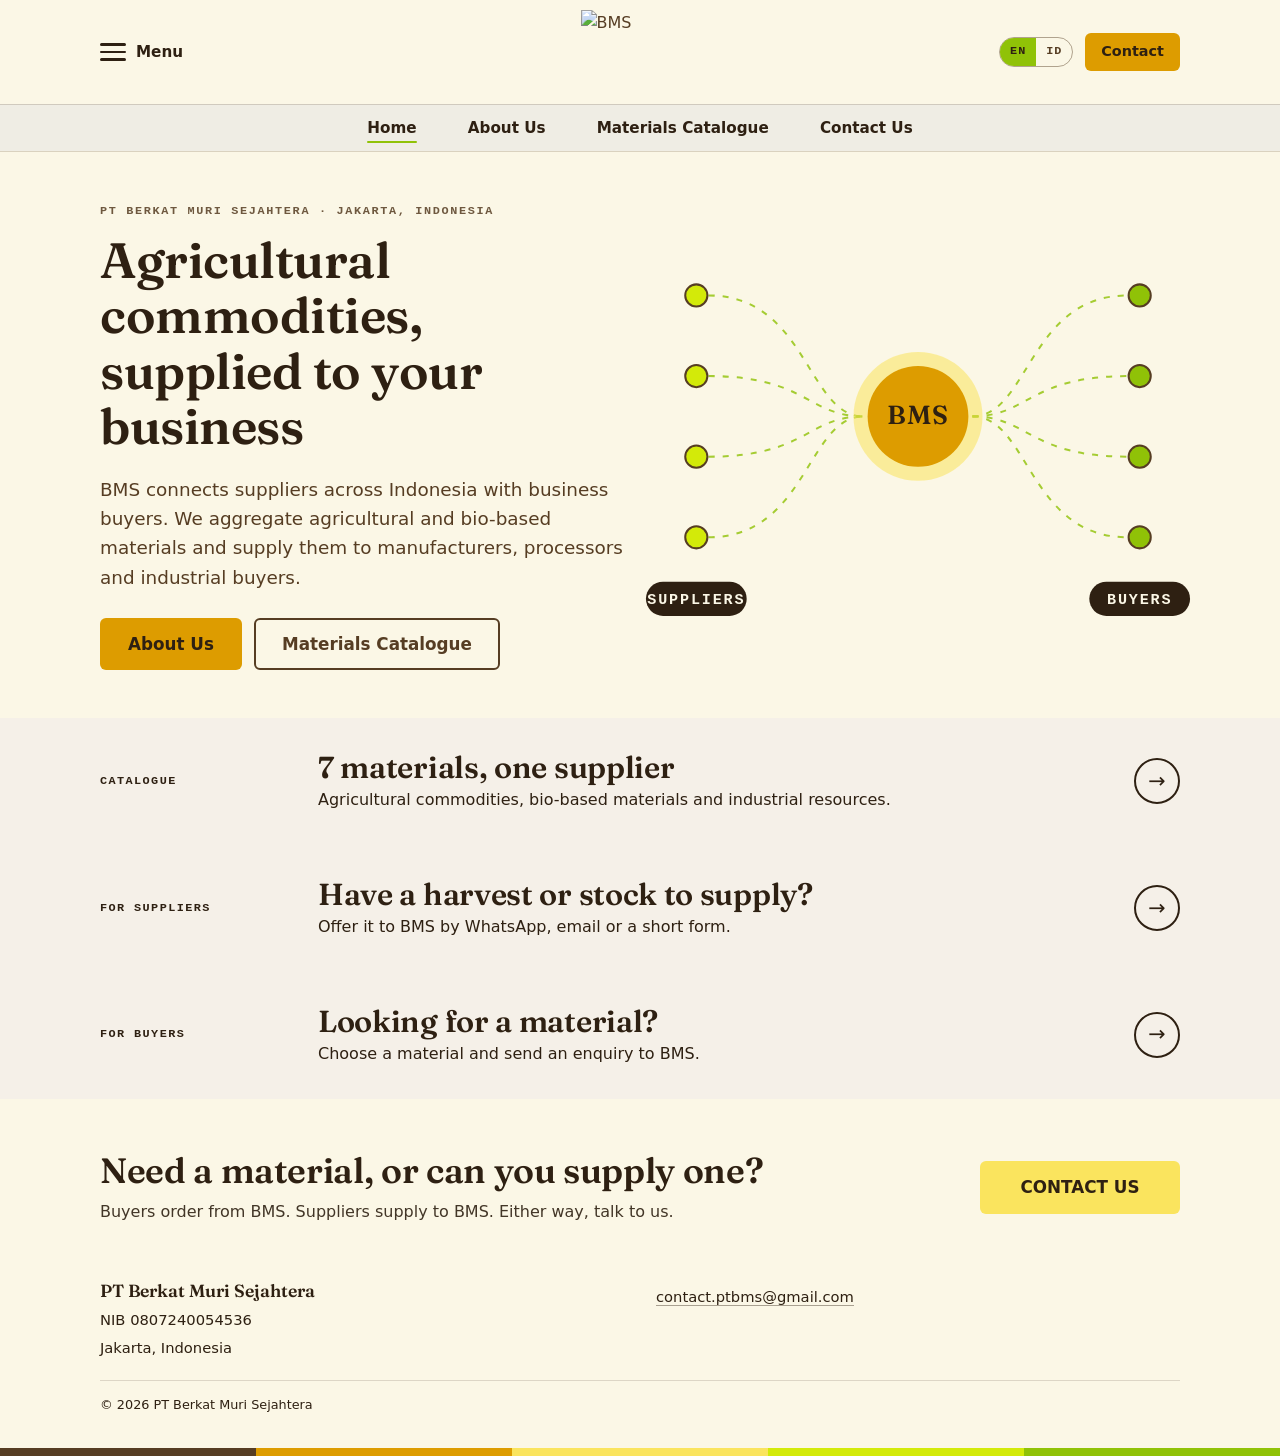
==== index.html @ d59aa6de "Add files via upload" ====
<!doctype html>
<html lang="en" class="no-js">
<head>
  <meta charset="utf-8">
  <meta name="viewport" content="width=device-width, initial-scale=1">
  <title>PT Berkat Muri Sejahtera (BMS) | Agricultural Commodities, Supplied to Your Business</title>
  <meta name="description" content="Jakarta-based Indonesian trading company. We aggregate agricultural commodities, bio-based and industrial materials from suppliers and sell them to business buyers.">
  <meta name="theme-color" content="#90C207">
  <link rel="alternate" hreflang="en" href="index.html">
  <link rel="alternate" hreflang="id" href="id/index.html">
  <meta property="og:type" content="website">
  <meta property="og:site_name" content="PT Berkat Muri Sejahtera">
  <meta property="og:title" content="PT Berkat Muri Sejahtera (BMS) | Agricultural Commodities, Supplied to Your Business">
  <meta property="og:description" content="Jakarta-based Indonesian trading company. We aggregate agricultural commodities, bio-based and industrial materials from suppliers and sell them to business buyers.">
  <meta property="og:locale" content="en_US">
  <link rel="icon" href="assets/img/favicon.svg" type="image/svg+xml">
  <link rel="preload" href="assets/fonts/fraunces-600.woff2" as="font" type="font/woff2" crossorigin>
  <link rel="stylesheet" href="assets/css/main.css?v=6c4453d9">
  <script>document.documentElement.className='js'</script>
<script type="application/ld+json">{"@context":"https://schema.org","@type":"Organization","name":"PT Berkat Muri Sejahtera","alternateName":"BMS","foundingDate":"2025","address":{"@type":"PostalAddress","addressLocality":"Jakarta","addressCountry":"ID"},"identifier":"NIB 0807240054536"}</script>
</head>
<body>
  <a class="skip" href="#main">Skip to content</a>

  <header class="hdr">
    <div class="wrap bar">
      <button class="menu-btn" type="button" aria-expanded="false" aria-controls="menu">
        <span class="bars" aria-hidden="true"><i></i><i></i><i></i></span>
        <span>Menu</span>
      </button>
      <a class="brand" href="index.html" aria-label="PT Berkat Muri Sejahtera">
        <img src="assets/img/LogoBMS.png?v=c03d8e00" alt="BMS" width="119" height="84">
      </a>
      <div class="hdr-r">
        <div class="lang" role="group" aria-label="Language">
          <a href="index.html" hreflang="en" lang="en" aria-current="true">EN</a>
          <a href="id/index.html" hreflang="id" lang="id">ID</a>
        </div>
        <a class="btn btn-gold btn-sm hdr-cta" href="contact.html">Contact</a>
      </div>
    </div>
    <nav class="subnav" aria-label="Primary">
      <ul class="wrap">
        <li><a href="index.html" aria-current="page">Home</a></li>
        <li><a href="about.html">About Us</a></li>
        <li><a href="catalogue.html">Materials Catalogue</a></li>
        <li><a href="contact.html">Contact Us</a></li>
      </ul>
    </nav>

    <div class="scrim" data-menu-close></div>
    <div class="menu" id="menu" role="dialog" aria-modal="true" aria-label="Menu">
      <div class="menu-top">
        <button class="menu-btn menu-close" type="button" data-menu-close>
          <span class="x" aria-hidden="true"></span>
          <span>Close</span>
        </button>
      </div>
      <nav aria-label="Primary">
        <ul class="menu-links">
          <li><a href="index.html" aria-current="page">Home</a></li>
          <li><a href="about.html">About Us</a></li>
          <li><a href="catalogue.html">Materials Catalogue</a></li>
          <li><a href="contact.html">Contact Us</a></li>
        </ul>
      </nav>
      <div class="menu-foot">
        <a class="btn btn-gold" href="https://wa.me/6281289090842" target="_blank" rel="noopener">Chat on WhatsApp</a>
      </div>
    </div>
  </header>

  <main id="main">
<section class="hero" aria-labelledby="h1">
  <div class="wrap hero-grid">
    <div>
      <p class="eyebrow">PT Berkat Muri Sejahtera &middot; Jakarta, Indonesia</p>
      <h1 id="h1">Agricultural commodities, supplied to your business</h1>
      <p class="lead">BMS connects suppliers across Indonesia with business buyers. We aggregate agricultural and bio-based materials and supply them to manufacturers, processors and industrial buyers.</p>
      <div class="actions">
        <a class="btn btn-gold btn-lg" href="about.html">About Us</a>
        <a class="btn btn-line btn-lg" href="catalogue.html">Materials Catalogue</a>
      </div>
    </div>
    <svg class="net" viewBox="0 0 520 400" role="img" aria-label="Suppliers to BMS to buyers">
      <g><path class="ln" d="M52 60 C150 60 150 180 206 180"/><path class="ln" d="M314 180 C370 180 370 60 468 60"/><path class="ln" d="M52 140 C150 140 150 180 206 180"/><path class="ln" d="M314 180 C370 180 370 140 468 140"/><path class="ln" d="M52 220 C150 220 150 180 206 180"/><path class="ln" d="M314 180 C370 180 370 220 468 220"/><path class="ln" d="M52 300 C150 300 150 180 206 180"/><path class="ln" d="M314 180 C370 180 370 300 468 300"/></g>
      <circle class="src" cx="40" cy="60" r="11"/><circle class="src" cx="40" cy="140" r="11"/><circle class="src" cx="40" cy="220" r="11"/><circle class="src" cx="40" cy="300" r="11"/><circle class="dst" cx="480" cy="60" r="11"/><circle class="dst" cx="480" cy="140" r="11"/><circle class="dst" cx="480" cy="220" r="11"/><circle class="dst" cx="480" cy="300" r="11"/>
      <circle class="halo" cx="260" cy="180" r="64"/>
      <circle class="core" cx="260" cy="180" r="50"/>
      <text class="core-t" x="260" y="188" text-anchor="middle">BMS</text>
      <rect class="pill" x="-10" y="344" width="100" height="34" rx="17"/>
      <text class="lbl" x="40" y="366" text-anchor="middle">Suppliers</text>
      <rect class="pill" x="430" y="344" width="100" height="34" rx="17"/>
      <text class="lbl" x="480" y="366" text-anchor="middle">Buyers</text>
    </svg>
  </div>
</section>

<div class="ribbons">
  <a class="ribbon r-maize" href="catalogue.html">
  <div class="wrap ribbon-in">
    <span class="ribbon-tag">Catalogue</span>
    <div><h2>7 materials, one supplier</h2><p>Agricultural commodities, bio-based materials and industrial resources.</p></div>
    <span class="ribbon-go" aria-hidden="true">&rarr;</span>
  </div>
</a>

  <a class="ribbon r-gold" href="become-a-supplier.html">
  <div class="wrap ribbon-in">
    <span class="ribbon-tag">For suppliers</span>
    <div><h2>Have a harvest or stock to supply?</h2><p>Offer it to BMS by WhatsApp, email or a short form.</p></div>
    <span class="ribbon-go" aria-hidden="true">&rarr;</span>
  </div>
</a>

  <a class="ribbon r-moss" href="for-buyers.html">
  <div class="wrap ribbon-in">
    <span class="ribbon-tag">For buyers</span>
    <div><h2>Looking for a material?</h2><p>Choose a material and send an enquiry to BMS.</p></div>
    <span class="ribbon-go" aria-hidden="true">&rarr;</span>
  </div>
</a>

</div>

<section class="cta on-dark" aria-labelledby="cta-h">
  <div class="wrap cta-in">
    <div>
      <h2 id="cta-h">Need a material, or can you supply one?</h2>
      <p>Buyers order from BMS. Suppliers supply to BMS. Either way, talk to us.</p>
    </div>
    <a class="btn btn-maize btn-lg" href="contact.html">CONTACT US</a>

  </div>
</section>

  </main>

  <footer class="ftr">
    <div class="wrap ftr-grid">
      <div>
        <strong class="ftr-name">PT Berkat Muri Sejahtera</strong>
        <p>NIB 0807240054536</p>
        <p>Jakarta, Indonesia</p>
      </div>
      <ul class="ftr-contacts">
<li><a href="mailto:contact.ptbms@gmail.com">contact.ptbms@gmail.com</a></li>      </ul>
      <p class="ftr-copy">&copy; 2026 PT Berkat Muri Sejahtera</p>
    </div>
    <div class="stripe" aria-hidden="true"><i></i><i></i><i></i><i></i><i></i></div>
  </footer>

  <script src="assets/js/main.js?v=9d977756" defer></script>
</body>
</html>
---- assets/css/main.css ----
@font-face{font-family:"Fraunces";font-weight:600;font-style:normal;font-display:swap;src:url(../fonts/fraunces-600.woff2) format("woff2")}:root{--noir:#563D23;--deep:#2E2012;--gold:#DD9C00;--maize:#FAE45E;--moss:#D3EA09;--forest:#90C207;--paper:#FBF7E6;--cream:#F5F0E8;--paper-2:#F2EBCB;--card:#FFFDF4;--muted:#6E5238;--line:rgba(86,61,35,.2);--line-2:rgba(86,61,35,.45);--serif:"Fraunces",Georgia,"Times New Roman",serif;--sans:system-ui,-apple-system,"Segoe UI",Roboto,"Helvetica Neue",Arial,sans-serif;--hdr:104px;--sub:46px;--r:8px}*{box-sizing:border-box}html{scroll-padding-top:calc(var(--hdr) + var(--sub) + 12px)}body{margin:0;background:var(--paper);color:var(--noir);font:400 1rem/1.6 var(--sans);-webkit-font-smoothing:antialiased;overflow-x:hidden}body.menu-open{overflow:hidden}h1,h2,h3{font-family:var(--serif);font-weight:600;line-height:1.12;letter-spacing:-.01em;margin:0 0 .5em;color:var(--deep)}h1{font-size:clamp(1.9rem,4.4vw,3.1rem)}h2{font-size:clamp(1.5rem,3.4vw,2.2rem)}h3{font-size:1.25rem}p{margin:0 0 1em}ul,ol{margin:0;padding:0;list-style:none}a{color:inherit}img{max-width:100%;height:auto}:focus-visible{outline:3px solid var(--gold);outline-offset:3px;border-radius:2px}.wrap{width:100%;max-width:1120px;margin:0 auto;padding:0 20px}.skip{position:absolute;left:-999px;top:0;background:var(--forest);color:var(--deep);padding:10px 14px;z-index:100}.skip:focus{left:8px;top:8px}.eyebrow{font:600 .74rem/1.2 ui-monospace,SFMono-Regular,Menlo,Consolas,monospace;letter-spacing:.14em;text-transform:uppercase;margin:0 0 .9rem;opacity:.85}.lead{font-size:1.15rem;max-width:620px}.muted{color:var(--muted)}.btn{display:inline-flex;align-items:center;justify-content:center;gap:.5em;padding:12px 22px;border-radius:6px;border:2px solid transparent;font:600 1rem/1.2 var(--sans);text-decoration:none;cursor:pointer;transition:background .2s,color .2s,border-color .2s,transform .2s}.btn:hover{transform:translateY(-1px)}.btn-forest{background:var(--forest);color:var(--deep)}.btn-forest:hover{background:#7aa806}.btn-gold{background:var(--gold);color:var(--deep)}.btn-gold:hover{background:#c78c00}.btn-maize{background:var(--maize);color:var(--deep)}.btn-maize:hover{background:#f3da45}.btn-line{border-color:var(--noir);color:var(--noir);background:transparent}.btn-line:hover{background:var(--noir);color:var(--paper)}.btn-sm{padding:8px 14px;font-size:.9rem}.actions{display:flex;flex-wrap:wrap;gap:12px;margin:0}.pair{display:grid;grid-template-columns:1fr 1fr;gap:8px}.pair .btn{padding:10px 8px;font-size:.92rem;white-space:nowrap}.on-dark .btn-need{background:var(--maize);color:var(--deep)}.on-dark .btn-need:hover{background:#f3da45}.hdr{position:sticky;top:0;z-index:50;background:var(--paper);border-bottom:1px solid var(--line)}.bar{display:grid;grid-template-columns:1fr auto 1fr;align-items:center;height:var(--hdr)}.menu-btn{display:inline-flex;align-items:center;gap:10px;background:none;border:0;padding:10px 6px;margin-left:-6px;color:var(--deep);font:600 .95rem var(--sans);cursor:pointer;justify-self:start}.bars{display:grid;gap:5px;width:26px}.bars i{display:block;height:2.5px;border-radius:2px;background:currentColor;transition:width .2s}.menu-btn:hover .bars i:nth-child(2){width:70%}.brand{display:flex;align-items:center;text-decoration:none;justify-self:center}.brand img{display:block;height:84px;width:auto}.subnav{background:#EFEDE4;border-top:1px solid var(--line)}.subnav ul{display:flex;justify-content:center;gap:clamp(20px,4vw,56px);list-style:none;margin:0 auto;padding:0;height:var(--sub);align-items:center}.subnav a{position:relative;display:block;padding:12px 0;font:600 .95rem var(--sans);color:var(--deep);text-decoration:none}.subnav a::after{content:"";position:absolute;left:0;right:0;bottom:6px;height:2.5px;border-radius:2px;background:var(--forest);transform:scaleX(0);transform-origin:left;transition:transform .2s}.subnav a:hover::after,.subnav a[aria-current]::after{transform:none}.hdr-r{display:flex;align-items:center;gap:12px;justify-self:end}.lang{display:inline-flex;border:1px solid var(--line-2);border-radius:999px;overflow:hidden}.lang a{font:600 .74rem/1 ui-monospace,Menlo,monospace;letter-spacing:.08em;padding:8px 10px;text-decoration:none;color:var(--noir)}.lang a[aria-current]{background:var(--forest);color:var(--deep)}.lang a:not([aria-current]):hover{background:var(--paper-2)}@media(max-width:760px){.subnav{display:none}}@media(max-width:640px){.hdr-cta{display:none}.brand img{height:62px}:root{--hdr:78px}}.scrim{position:fixed;inset:0;background:rgba(46,32,18,.55);opacity:0;visibility:hidden;transition:opacity .3s,visibility 0s .3s;z-index:60}.menu{position:fixed;inset:0 auto 0 0;width:min(480px,100%);z-index:70;display:flex;flex-direction:column;background:var(--cream);color:var(--deep);padding:0 28px 28px;overflow-y:auto;transform:translateX(-100%);visibility:hidden;transition:transform .32s cubic-bezier(.2,.7,.2,1),visibility 0s .32s}.menu-open .scrim{opacity:1;visibility:visible;transition:opacity .3s}.menu-open .menu{transform:none;visibility:visible;transition:transform .32s cubic-bezier(.2,.7,.2,1)}.menu-top{display:flex;align-items:center;height:var(--hdr);flex:none}.menu-close{color:var(--deep)}.x{position:relative;width:26px;height:26px}.x::before,.x::after{content:"";position:absolute;left:0;top:50%;width:100%;height:2.5px;margin-top:-1px;background:currentColor;border-radius:2px;transform:rotate(45deg)}.x::after{transform:rotate(-45deg)}.menu nav{margin:auto 0;padding:24px 0}.menu-links a{display:flex;align-items:center;padding:.28em 0;font:600 clamp(1.8rem,5vw,2.4rem)/1.15 var(--serif);color:var(--deep);text-decoration:none;transition:color .2s}.menu-links a::before{content:"";flex:none;width:0;height:10px;border-radius:50%;background:var(--deep);opacity:0;transition:width .25s,margin .25s,opacity .25s}.menu-links a:hover,.menu-links a[aria-current]{color:var(--noir)}.menu-links a:hover::before,.menu-links a[aria-current]::before{width:10px;margin-right:16px;opacity:1}.menu-foot{display:flex;flex-wrap:wrap;align-items:center;gap:16px;padding-top:20px;border-top:1px solid rgba(46,32,18,.3);flex:none}.social{display:flex;gap:8px}.social a{display:grid;place-items:center;width:38px;height:38px;border:1px solid rgba(46,32,18,.5);border-radius:50%;color:var(--deep);transition:background .2s,color .2s}.social a:hover{background:var(--maize);color:var(--deep)}.social svg{width:16px;height:16px;fill:currentColor}.no-js .menu{position:static;transform:none;visibility:visible;width:auto;padding:12px 20px}.no-js .menu-top,.no-js .menu-btn,.no-js .scrim{display:none}.no-js .menu-links{display:flex;flex-wrap:wrap;gap:4px 20px}.no-js .menu-links a{font-size:1rem}.ribbon{display:block;position:relative;color:var(--deep);text-decoration:none;padding:clamp(20px,3.2vw,32px) 0;transition:filter .2s}.ribbon:hover{filter:brightness(.96)}.ribbon-in{display:grid;grid-template-columns:minmax(110px,190px) 1fr auto;gap:8px 28px;align-items:center}.ribbon-tag{font:600 .74rem/1.3 ui-monospace,Menlo,monospace;letter-spacing:.12em;text-transform:uppercase}.ribbon h2{margin:0;font-size:clamp(1.35rem,2.8vw,1.9rem);color:inherit}.ribbon p{margin:.2em 0 0;max-width:700px}.ribbon-go{display:grid;place-items:center;width:46px;height:46px;border-radius:50%;border:2px solid currentColor;font-size:1.3rem;transition:transform .25s,background .25s,color .25s}.ribbon:hover .ribbon-go{transform:translateX(5px);background:var(--deep);color:var(--paper)}.r-maize{background:var(--cream)}.r-gold{background:var(--cream)}.r-moss{background:var(--cream)}.r-noir{background:var(--cream);color:var(--deep)}.r-noir h2{color:var(--deep)}.r-noir:hover .ribbon-go{background:var(--deep);color:var(--cream)}@media(max-width:700px){.ribbon-in{grid-template-columns:1fr auto}.ribbon-tag{grid-column:1/-1}}.hero{padding:clamp(28px,4.5vw,52px) 0 clamp(32px,4.5vw,48px);background:var(--paper)}.hero-grid{display:grid;grid-template-columns:1fr 1fr;gap:32px;align-items:center}.hero h1{margin-bottom:.4em}.hero .lead{margin-bottom:1.6rem}.hero .eyebrow{color:var(--noir)}.net{width:100%;max-width:580px;justify-self:end;color:var(--forest);overflow:visible}.net .ln{fill:none;stroke:currentColor;stroke-width:2;stroke-dasharray:6 8;opacity:.8;animation:flow 14s linear infinite}@keyframes flow{to{stroke-dashoffset:-240}}.net .src{fill:var(--moss);stroke:var(--noir);stroke-width:2}.net .dst{fill:var(--forest);stroke:var(--noir);stroke-width:2}.net .halo{fill:var(--maize);opacity:.55}.net .core{fill:var(--gold)}.net .pill{fill:var(--deep)}.net .lbl{font:700 15px ui-monospace,Menlo,monospace;letter-spacing:.12em;fill:var(--paper);text-transform:uppercase}.net .core-t{font:600 26px var(--serif);fill:var(--deep);letter-spacing:.04em}@media(max-width:820px){.hero-grid{grid-template-columns:1fr}.net{display:none}}.head{padding:clamp(24px,4vw,40px) 0;color:var(--deep)}.head h1{margin-bottom:.3em}.head .lead{margin:0}.head-maize{background:var(--maize)}.head-gold{background:var(--gold)}.head-moss{background:var(--moss)}.head-forest{background:var(--forest);color:var(--deep)}.head-forest h1{color:var(--deep)}.crumbs{font-size:.85rem;margin-bottom:14px}.crumbs a{text-decoration:none;border-bottom:1px solid currentColor}.sec{padding:clamp(32px,5vw,56px) 0}.sec-alt{background:var(--paper-2)}.sec h2{margin-bottom:.6em}.cols-2{display:grid;grid-template-columns:1fr 1fr;gap:20px}.cols-3{display:grid;grid-template-columns:repeat(3,1fr);gap:16px}@media(max-width:760px){.cols-2,.cols-3{grid-template-columns:1fr}}.card{background:var(--card);border:1px solid var(--line);border-radius:var(--r);padding:24px}.card h3{margin-bottom:.35em}.card p{margin:0;color:var(--muted)}.chips{display:flex;flex-wrap:wrap;gap:8px}.chips li{border:1.5px solid var(--noir);border-radius:999px;padding:5px 14px;font-size:.92rem}.note{font-size:.92rem;color:var(--muted);max-width:720px;margin-top:20px}.steps{display:grid;grid-template-columns:repeat(var(--n,3),1fr);gap:0;counter-reset:s}.steps li{position:relative;padding:18px 18px 18px 0;border-top:3px solid var(--forest);counter-increment:s}.steps li::before{content:"0" counter(s);display:block;font:600 .75rem ui-monospace,Menlo,monospace;color:var(--muted);margin-bottom:6px}.steps b{display:block;font:600 1.2rem var(--serif);color:var(--deep)}.steps span{font-size:.93rem;color:var(--muted)}@media(max-width:760px){.steps{grid-template-columns:1fr 1fr}}@media(max-width:480px){.steps{grid-template-columns:1fr}}.bigflow{display:grid;grid-template-columns:1fr auto 1fr auto 1fr;gap:20px;align-items:stretch}.bf-step{background:var(--card);border:1px solid var(--line);border-radius:var(--r);padding:44px 20px;display:flex;flex-direction:column;align-items:center;justify-content:center;text-align:center;gap:22px}.bf-ico{width:clamp(72px,9vw,104px);height:auto;fill:none;stroke:var(--forest);stroke-width:2.5;stroke-linecap:round;stroke-linejoin:round}.bf-t{margin:0;font:600 clamp(1.7rem,3.6vw,2.6rem)/1.1 var(--serif);color:var(--deep);letter-spacing:-.01em}.bf-core{background:var(--forest);border-color:var(--forest)}.bf-core .bf-ico{stroke:var(--gold)}.bf-core .bf-t{color:var(--paper)}.bf-arrow{align-self:center;color:var(--gold);font-size:clamp(2rem,4vw,3rem);line-height:1}@media(max-width:860px){.bigflow{grid-template-columns:1fr}.bf-step{padding:32px 20px}.bf-arrow{transform:rotate(90deg);justify-self:center}}.facts{margin:0}.facts div{display:grid;grid-template-columns:140px 1fr;gap:12px;padding:11px 0;border-top:1px solid var(--line-2)}.facts dt{font:600 .74rem ui-monospace,Menlo,monospace;letter-spacing:.08em;text-transform:uppercase;color:var(--muted);padding-top:3px}.facts dd{margin:0;font-weight:500}.facts .soon{color:var(--muted);font-style:italic;font-weight:400}.about-grid{display:grid;grid-template-columns:1fr 1fr;gap:40px}@media(max-width:820px){.about-grid{grid-template-columns:1fr;gap:24px}}.legend{display:flex;flex-wrap:wrap;gap:8px 20px;margin:18px 0 0;font-size:.95rem}.legend b{font-weight:700}.filters{display:none;flex-wrap:wrap;gap:8px;margin-bottom:22px}.js .filters{display:flex}.filter{border:1.5px solid var(--noir);background:none;border-radius:999px;padding:6px 15px;font:inherit;font-size:.92rem;color:var(--noir);cursor:pointer;transition:background .2s,color .2s}.filter:hover{background:var(--paper-2)}.filter[aria-pressed="true"]{background:var(--forest);border-color:var(--forest);color:var(--deep)}.mat-grid{display:grid;grid-template-columns:repeat(3,1fr);gap:16px}@media(max-width:960px){.mat-grid{grid-template-columns:repeat(2,1fr)}}@media(max-width:560px){.mat-grid{grid-template-columns:1fr}}.mat{display:flex;flex-direction:column;background:var(--card);border:1px solid var(--line);border-radius:12px;overflow:hidden;transition:background .25s,border-color .25s,box-shadow .25s,transform .25s}.mat[hidden]{display:none}.mat-tag{padding:8px 16px;font:600 .72rem ui-monospace,Menlo,monospace;letter-spacing:.12em;text-transform:uppercase;color:var(--deep)}.t-focus{background:var(--maize)}.t-agri{background:var(--gold)}.t-bio{background:var(--moss)}.t-industrial{background:var(--forest);color:var(--deep)}.mat-img{display:block;width:calc(100% - 24px);margin:0 12px;aspect-ratio:16/9;object-fit:cover;border-radius:8px;box-shadow:inset 0 0 0 1px rgba(46,32,18,.12)}.mat-body{display:flex;flex-direction:column;gap:6px;padding:16px;flex:1}.mat-body h3{margin:0}.mat-head{flex:0 0 auto;padding:16px 16px 12px}.mat-ph{background:repeating-linear-gradient(135deg,var(--paper-2) 0 12px,var(--paper) 12px 24px);border:1px solid var(--line)}.mat-body h3 a{text-decoration:none;border-bottom:2px solid var(--gold)}.mat-body p{margin:0;font-size:.94rem;color:var(--muted)}.mat-cta{margin-top:auto;padding-top:12px}.mat-cta small{display:block;font-weight:700;font-size:.8rem;margin-bottom:8px;color:var(--noir)}.mat-more{background:var(--paper-2);border-style:dashed;border-color:var(--line-2)}.mat h3,.mat h3 a,.mat p,.mat-cta small{transition:color .25s}.mat:focus-within{background:var(--deep);border-color:var(--deep)}.mat:focus-within h3,.mat:focus-within h3 a,.mat:focus-within p,.mat:focus-within .mat-cta small{color:var(--cream)}@media(hover:hover){.mat:hover{background:var(--deep);border-color:var(--deep);border-style:solid;box-shadow:0 10px 24px rgba(46,32,18,.28);transform:translateY(-2px)}.mat:hover h3,.mat:hover h3 a,.mat:hover p,.mat:hover .mat-cta small{color:var(--cream)}.mat:hover .mat-img{box-shadow:inset 0 0 0 1px rgba(251,247,230,.18)}.mat:hover .mat-ph{border-color:rgba(251,247,230,.25);background:repeating-linear-gradient(135deg,#3b2a1a 0 12px,var(--deep) 12px 24px)}}.mat-more .mat-body{justify-content:center}.cta{background:var(--paper);color:var(--deep);padding:clamp(32px,5vw,52px) 0 clamp(20px,3vw,28px)}.cta-in{display:grid;grid-template-columns:1fr auto;gap:20px 40px;align-items:center}.cta h2{color:var(--deep);margin:0 0 .25em}.cta p{margin:0;color:rgba(46,32,18,.9)}.cta .btn{min-width:200px}@media(max-width:760px){.cta-in{grid-template-columns:1fr}.cta .btn{min-width:0}}.form-grid{display:grid;grid-template-columns:1.5fr 1fr;gap:32px;align-items:start}@media(max-width:860px){.form-grid{grid-template-columns:1fr}}.form{background:var(--card);border:1px solid var(--line);border-radius:var(--r);padding:clamp(18px,3vw,28px)}.form fieldset{border:0;padding:0;margin:0 0 18px}.form legend,.form label.l{display:block;font-weight:700;font-size:.9rem;margin-bottom:6px;padding:0}.req{color:#8c2f12}.opt{font-weight:400;color:var(--muted)}.field{margin-bottom:16px}.row-2{display:grid;grid-template-columns:1fr 1fr;gap:12px}.row-q{display:grid;grid-template-columns:1fr 130px;gap:12px}@media(max-width:520px){.row-2{grid-template-columns:1fr}}.form input[type=text],.form input[type=tel],.form input[type=number],.form select,.form textarea{width:100%;padding:11px 12px;border:1.5px solid var(--line-2);border-radius:6px;background:#fff;color:var(--deep);font:inherit}.form textarea{resize:vertical;min-height:84px}.form input:focus,.form select:focus,.form textarea:focus{outline:3px solid var(--gold);outline-offset:0;border-color:var(--noir)}.form [aria-invalid=true]{border-color:#8c2f12}.err{display:none;color:#8c2f12;font-size:.85rem;margin:5px 0 0}[aria-invalid=true]~.err,.seg-wrap.invalid .err{display:block}.seg{display:grid;grid-template-columns:1fr 1fr;gap:10px}.seg label{cursor:pointer}.seg input{position:absolute;opacity:0;pointer-events:none}.seg-box{display:block;padding:12px 14px;border:2px solid var(--line-2);border-radius:var(--r);background:#fff;transition:background .15s,border-color .15s}.seg-box b{display:block;font:600 1.1rem var(--serif);color:var(--deep)}.seg-box span{font-size:.85rem;color:var(--muted)}.seg label:hover .seg-box{border-color:var(--noir)}.seg input:focus-visible+.seg-box{outline:3px solid var(--gold);outline-offset:2px}.seg input:checked+.seg-box{border-color:var(--forest);background:var(--forest)}.seg input:checked+.seg-box b{color:var(--deep)}.seg input:checked+.seg-box span{color:rgba(46,32,18,.85)}.seg .have input:checked+.seg-box{border-color:var(--gold);background:var(--gold)}.seg .have input:checked+.seg-box b,.seg .have input:checked+.seg-box span{color:var(--deep)}.hint{font-size:.85rem;color:var(--muted);margin:12px 0 0}.sent{display:none;margin-top:16px;padding:16px;border-radius:var(--r);background:var(--paper-2);border-left:5px solid var(--forest)}.sent.show{display:block}.sent p{margin:0 0 .6em}.info{background:var(--forest);color:var(--deep);border-radius:var(--r);padding:clamp(20px,3vw,28px)}.info h2{font-size:1.4rem;color:var(--deep)}.info dl{margin:16px 0 20px}.info dl div{padding:10px 0;border-top:1px solid rgba(46,32,18,.25)}.info dt{font:600 .74rem ui-monospace,Menlo,monospace;letter-spacing:.08em;text-transform:uppercase;color:var(--noir)}.info dd{margin:2px 0 0}.info a{text-decoration:none;border-bottom:1px solid rgba(46,32,18,.5)}.stripe{display:flex;height:8px}.stripe i{flex:1}.stripe i:nth-child(1){background:var(--noir)}.stripe i:nth-child(2){background:var(--gold)}.stripe i:nth-child(3){background:var(--maize)}.stripe i:nth-child(4){background:var(--moss)}.stripe i:nth-child(5){background:var(--forest)}.ftr{background:var(--paper);color:var(--deep);font-size:.92rem}.ftr-grid{display:grid;grid-template-columns:1fr 1fr;gap:6px 32px;padding-top:28px;padding-bottom:28px}.ftr-name{font:600 1.1rem var(--serif);color:var(--deep)}.ftr p,.ftr ul{margin:.3em 0}.ftr a{text-decoration:none;border-bottom:1px solid rgba(46,32,18,.4)}.ftr-copy{grid-column:1/-1;border-top:1px solid rgba(46,32,18,.15);padding-top:14px;margin-top:10px!important;font-size:.8rem}@media(max-width:600px){.ftr-grid{grid-template-columns:1fr}}@media(prefers-reduced-motion:reduce){*,*::before,*::after{animation:none!important;transition-duration:.01ms!important}}@media print{.hdr,.menu,.scrim,.cta,.stripe{display:none}}.btn-lg{padding:14px 26px;font-size:1.05rem}.ind-grid{display:grid;grid-template-columns:repeat(3,1fr);gap:16px;margin-bottom:24px}@media(max-width:960px){.ind-grid{grid-template-columns:repeat(2,1fr)}}@media(max-width:560px){.ind-grid{grid-template-columns:1fr}}.ind{background:var(--card);border:1px solid var(--line);border-radius:var(--r);overflow:hidden}.ind-img{display:block;width:100%;aspect-ratio:8/5;object-fit:cover}.ind-ph{background:repeating-linear-gradient(135deg,var(--paper-2) 0 12px,var(--paper) 12px 24px);border-bottom:1px solid var(--line)}.ind h3{margin:0;padding:14px 16px}.visually-hidden{position:absolute!important;width:1px;height:1px;overflow:hidden;clip:rect(0 0 0 0);white-space:nowrap}.menu-foot .btn-line{border-color:var(--deep);color:var(--deep)}.menu-foot .btn-line:hover{background:var(--deep);color:var(--cream)}.ftr-links{display:flex;flex-wrap:wrap;gap:4px 20px;grid-column:1/-1;margin-top:6px!important}.ticks{display:grid;gap:10px}.ticks li{position:relative;padding-left:26px;color:var(--noir)}.ticks li::before{content:"";position:absolute;left:0;top:.55em;width:12px;height:12px;border-radius:50%;background:var(--forest)}.sub{margin-top:28px}.channels{display:grid;gap:16px}.channel{background:var(--card);border:1px solid var(--line);border-radius:var(--r);padding:20px}.channel p{color:var(--muted)}.channel h3{margin-bottom:.3em}.card-h{font-size:1.35rem}.stack{display:grid;gap:10px;margin-top:16px}.contact-cols{align-items:start}.contact-cols .card p{margin:0}.form h3{margin-bottom:.3em}.form input[type=email]{width:100%;padding:11px 12px;border:1.5px solid var(--line-2);border-radius:6px;background:#fff;color:var(--deep);font:inherit}.form input[type=email]:focus{outline:3px solid var(--gold);outline-offset:0;border-color:var(--noir)}.hp{position:absolute;left:-9999px;width:1px;height:1px;overflow:hidden}.err.show{display:block}.sent-bad{border-left-color:#8c2f12}.btn[disabled]{opacity:.65;cursor:progress;transform:none}.info p{margin:0 0 1em}.info p.nib{margin:0 0 .15em}.info .actions{margin-bottom:16px}.info .btn-line{border-color:var(--deep);color:var(--deep)}.info .btn-line:hover{background:var(--deep);color:var(--forest)}.info-link{margin:0!important}
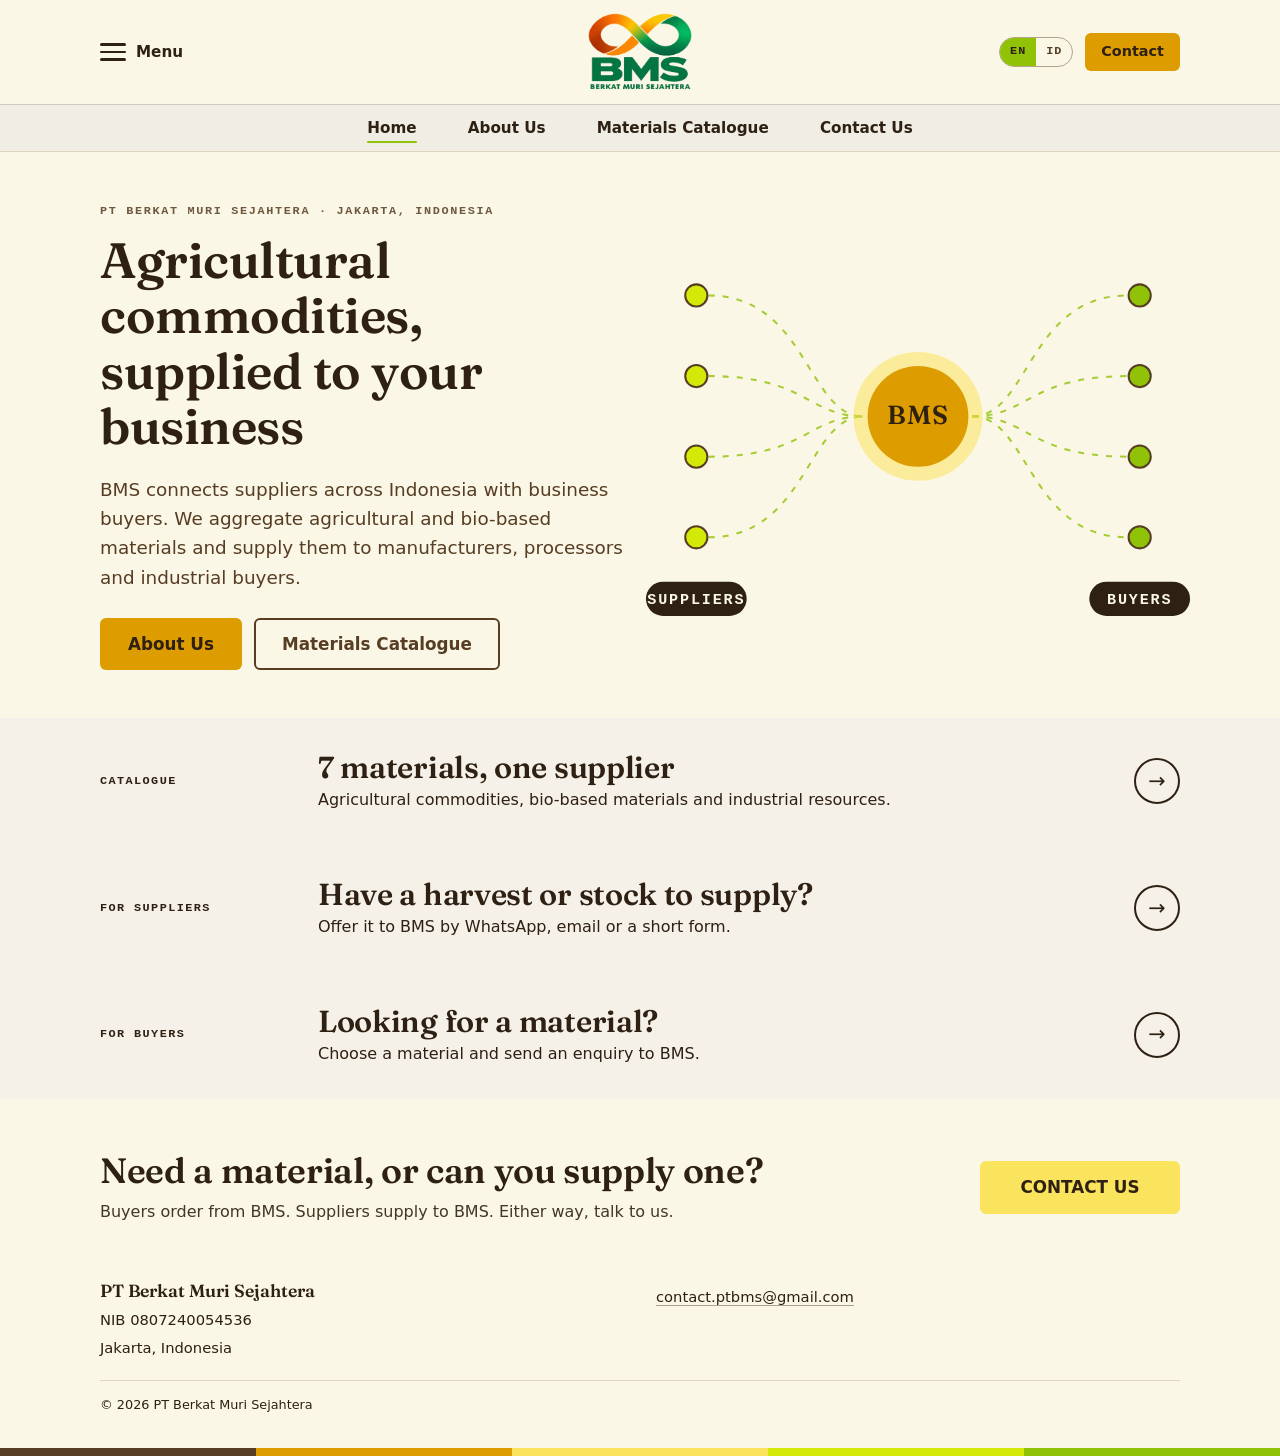
==== commit 37d2bb23: "Change supplier and buyer links to contact page Updated links for suppliers and buyers to point to c" ====
--- a/index.html
+++ b/index.html
@@ -105,7 +105,7 @@
   </div>
 </a>
 
-  <a class="ribbon r-gold" href="become-a-supplier.html">
+  <a class="ribbon r-gold" href="contact.html">
   <div class="wrap ribbon-in">
     <span class="ribbon-tag">For suppliers</span>
     <div><h2>Have a harvest or stock to supply?</h2><p>Offer it to BMS by WhatsApp, email or a short form.</p></div>
@@ -113,7 +113,7 @@
   </div>
 </a>
 
-  <a class="ribbon r-moss" href="for-buyers.html">
+  <a class="ribbon r-moss" href="contact.html">
   <div class="wrap ribbon-in">
     <span class="ribbon-tag">For buyers</span>
     <div><h2>Looking for a material?</h2><p>Choose a material and send an enquiry to BMS.</p></div>
@@ -152,4 +152,4 @@
 
   <script src="assets/js/main.js?v=9d977756" defer></script>
 </body>
-</html>+</html>
